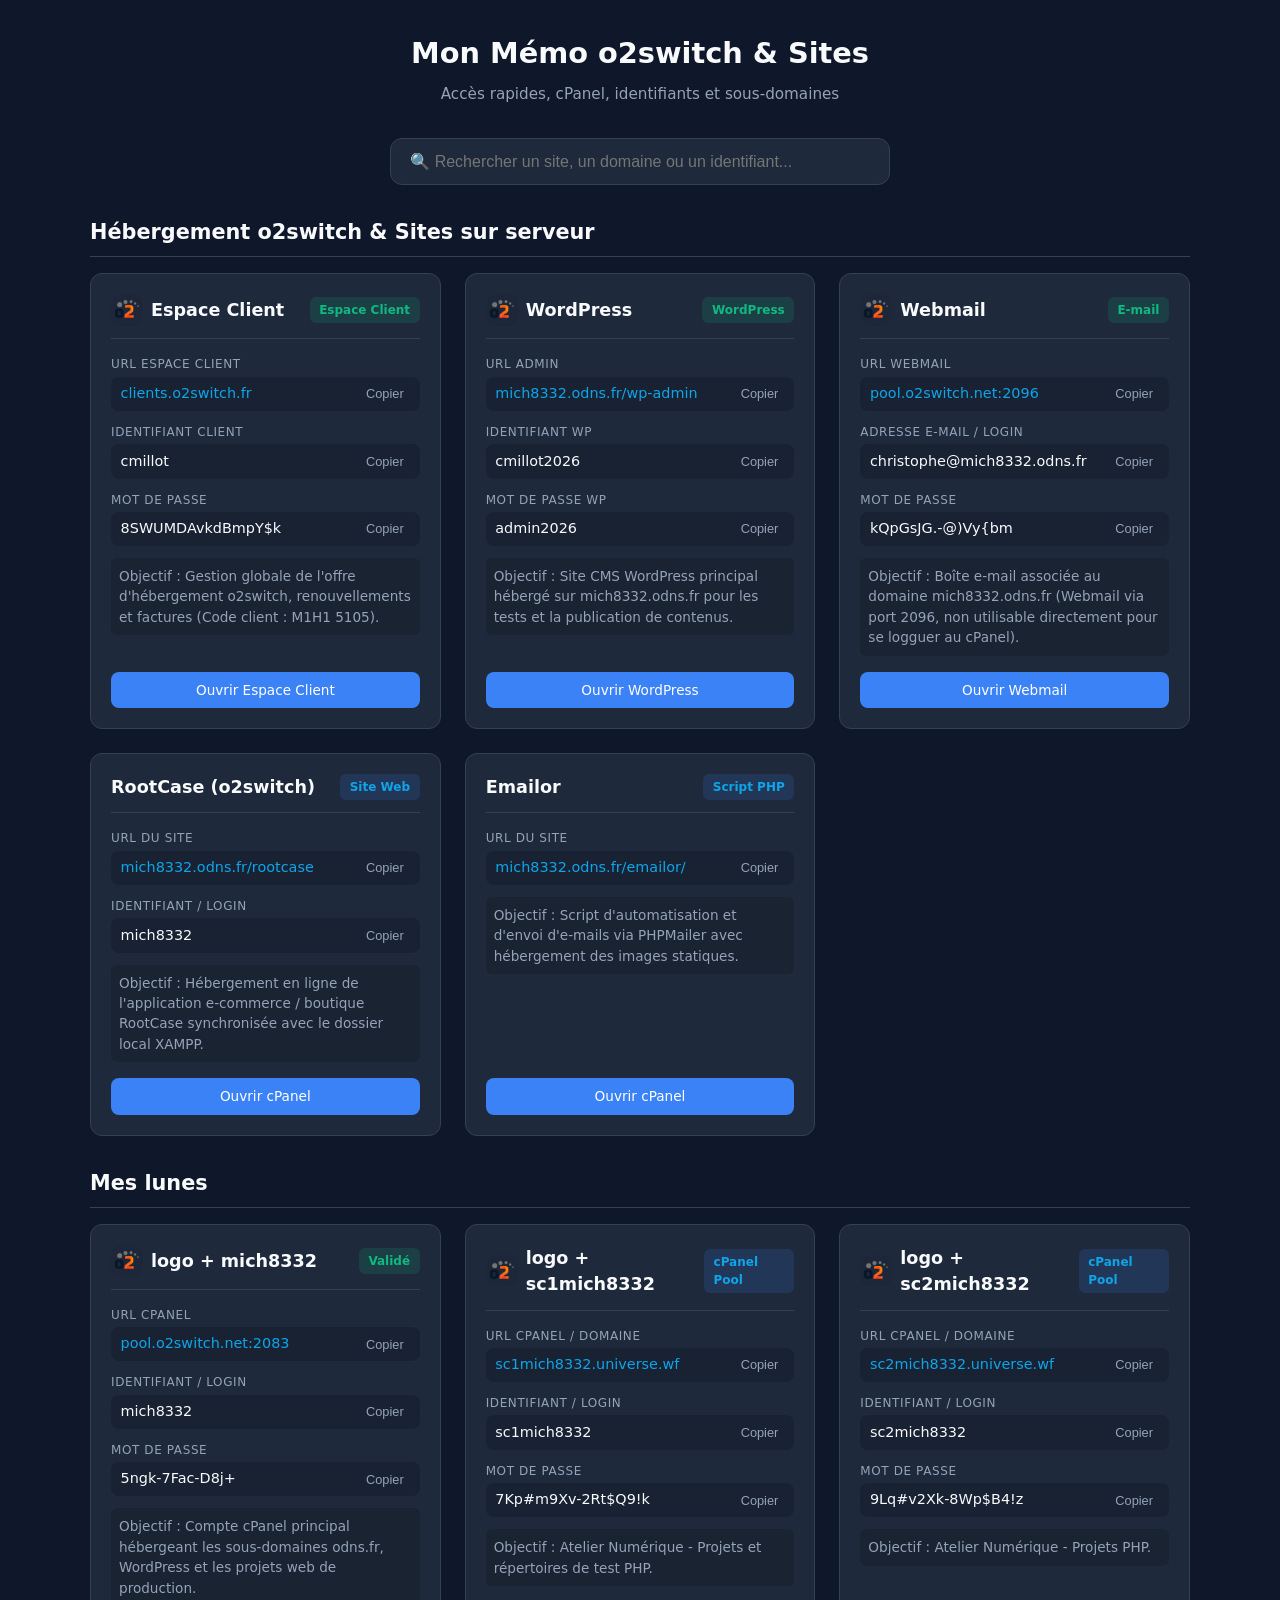
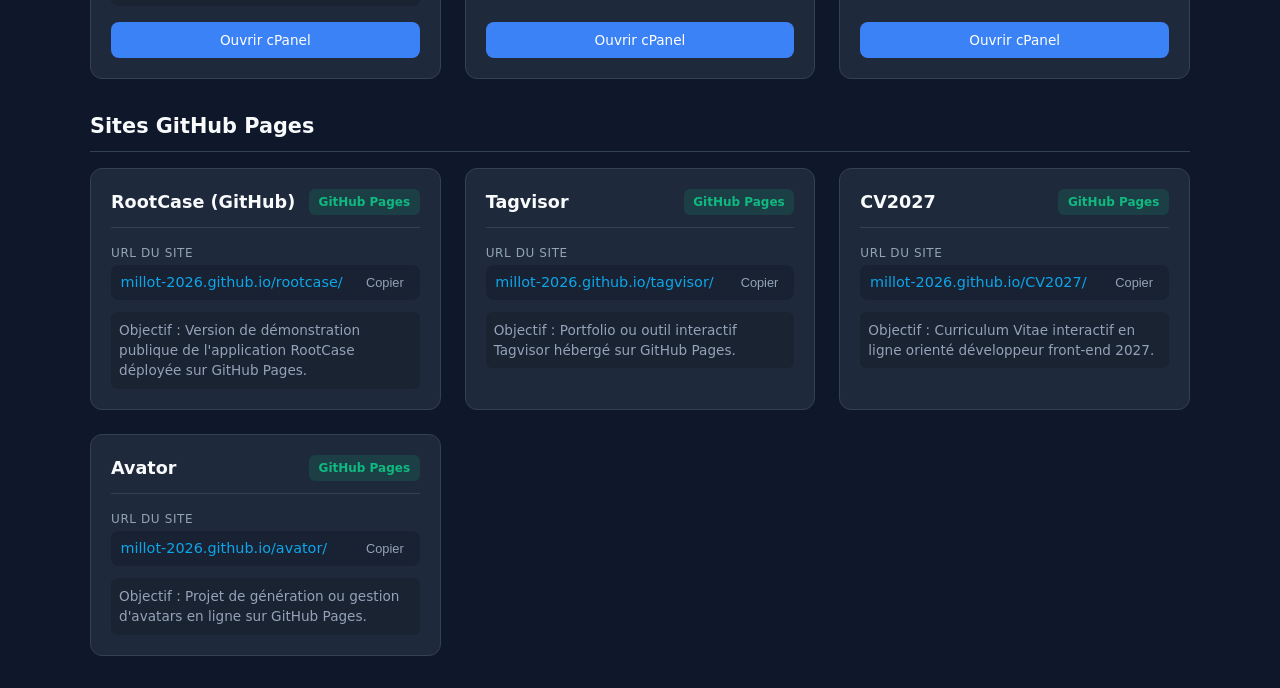
==== connector/index.html @ 22f9a019 "Ajout du projet connector (mémo hébergements)" ====
<!DOCTYPE html>
<html lang="fr">

<head>
    <meta charset="UTF-8">
    <meta name="viewport" content="width=device-width, initial-scale=1.0">
    <title>Mon Mémo Hébergements & Sites</title>
    <style>
        :root {
            --bg-color: #0f172a;
            --card-bg: #1e293b;
            --card-hover: #334155;
            --text-main: #f8fafc;
            --text-muted: #94a3b8;
            --primary: #3b82f6;
            --primary-hover: #2563eb;
            --accent: #0ea5e9;
            --border: #334155;
        }

        * {
            box-sizing: border-box;
            margin: 0;
            padding: 0;
        }

        body {
            font-family: system-ui, -apple-system, sans-serif;
            background-color: var(--bg-color);
            color: var(--text-main);
            padding: 2rem 1rem;
            line-height: 1.5;
        }

        .container {
            max-width: 1100px;
            margin: 0 auto;
        }

        header {
            margin-bottom: 2rem;
            text-align: center;
        }

        header h1 {
            font-size: 1.8rem;
            margin-bottom: 0.5rem;
            color: var(--text-main);
        }

        header p {
            color: var(--text-muted);
            font-size: 0.95rem;
        }

        h2 {
            font-size: 1.3rem;
            color: var(--text-main);
            margin: 2rem 0 1rem 0;
            padding-bottom: 0.5rem;
            border-bottom: 1px solid var(--border);
        }

        .search-bar {
            width: 100%;
            max-width: 500px;
            margin: 0 auto 2rem auto;
            display: block;
            padding: 0.85rem 1.2rem;
            font-size: 1rem;
            background-color: var(--card-bg);
            border: 1px solid var(--border);
            border-radius: 12px;
            color: var(--text-main);
            outline: none;
            transition: border-color 0.2s, box-shadow 0.2s;
        }

        .search-bar:focus {
            border-color: var(--primary);
            box-shadow: 0 0 0 3px rgba(59, 130, 246, 0.25);
        }

        .grid {
            display: grid;
            grid-template-columns: repeat(auto-fill, minmax(320px, 1fr));
            gap: 1.5rem;
        }

        .card {
            background-color: var(--card-bg);
            border: 1px solid var(--border);
            border-radius: 12px;
            padding: 1.25rem;
            display: flex;
            flex-direction: column;
            justify-content: space-between;
            transition: transform 0.2s, border-color 0.2s;
        }

        .card:hover {
            border-color: var(--primary);
            transform: translateY(-2px);
        }

        .card-header {
            display: flex;
            justify-content: space-between;
            align-items: center;
            margin-bottom: 1rem;
            padding-bottom: 0.75rem;
            border-bottom: 1px solid var(--border);
        }

        .card-title {
            font-size: 1.1rem;
            font-weight: 600;
            color: var(--text-main);
            display: flex;
            align-items: center;
            gap: 0.5rem;
        }

        .card-title img {
            width: 32px;
            height: 32px;
            object-fit: contain;
            border-radius: 4px;
        }

        .badge {
            background-color: rgba(59, 130, 246, 0.15);
            color: var(--accent);
            font-size: 0.75rem;
            font-weight: 600;
            padding: 0.25rem 0.6rem;
            border-radius: 6px;
        }

        .badge-green {
            background-color: rgba(16, 185, 129, 0.15);
            color: #10b981;
        }

        .info-group {
            margin-bottom: 0.75rem;
        }

        .info-label {
            font-size: 0.75rem;
            text-transform: uppercase;
            letter-spacing: 0.05em;
            color: var(--text-muted);
            margin-bottom: 0.2rem;
        }

        .info-row {
            display: flex;
            align-items: center;
            justify-content: space-between;
            background-color: rgba(15, 23, 42, 0.4);
            padding: 0.4rem 0.6rem;
            border-radius: 8px;
            font-size: 0.9rem;
        }

        .info-row a {
            color: var(--accent);
            text-decoration: none;
            word-break: break-all;
        }

        .info-row a:hover {
            text-decoration: underline;
        }

        .btn-copy {
            background: transparent;
            border: none;
            color: var(--text-muted);
            cursor: pointer;
            padding: 0.2rem 0.4rem;
            border-radius: 4px;
            font-size: 0.8rem;
            transition: color 0.15s, background-color 0.15s;
        }

        .btn-copy:hover {
            color: var(--text-main);
            background-color: var(--card-hover);
        }

        .actions {
            display: flex;
            gap: 0.5rem;
            margin-top: 1rem;
        }

        .btn-action {
            flex: 1;
            display: inline-flex;
            align-items: center;
            justify-content: center;
            background-color: var(--primary);
            color: #ffffff;
            text-decoration: none;
            font-size: 0.85rem;
            font-weight: 500;
            padding: 0.5rem 0.75rem;
            border-radius: 8px;
            transition: background-color 0.15s;
            text-align: center;
        }

        .btn-action:hover {
            background-color: var(--primary-hover);
        }

        .notes {
            margin-top: 0.5rem;
            font-size: 0.85rem;
            color: var(--text-muted);
            background: rgba(0, 0, 0, 0.15);
            padding: 0.5rem;
            border-radius: 6px;
        }
    </style>
</head>

<body>

    <div class="container">
        <header>
            <h1>Mon Mémo o2switch & Sites</h1>
            <p>Accès rapides, cPanel, identifiants et sous-domaines</p>
        </header>

        <input type="text" id="searchInput" class="search-bar"
            placeholder="🔍 Rechercher un site, un domaine ou un identifiant..." onkeyup="filterCards()">

        <h2>Hébergement o2switch & Sites sur serveur</h2>
        <div class="grid" id="cardsGridO2">

            <!-- CARTE : Espace Client o2switch Principal -->
            <div class="card" data-search="espaces client o2switch cmillot 8SWUMDAvkdBmpY$k">
                <div>
                    <div class="card-header">
                        <span class="card-title"><img src="images/logo_o2switch.webp" alt="Logo o2switch"> Espace
                            Client</span>
                        <span class="badge badge-green">Espace Client</span>
                    </div>

                    <div class="info-group">
                        <div class="info-label">URL Espace Client</div>
                        <div class="info-row">
                            <a href="https://clients.o2switch.fr" target="_blank">clients.o2switch.fr</a>
                            <button class="btn-copy" onclick="copyText('https://clients.o2switch.fr')">Copier</button>
                        </div>
                    </div>

                    <div class="info-group">
                        <div class="info-label">Identifiant Client</div>
                        <div class="info-row">
                            <span>cmillot</span>
                            <button class="btn-copy" onclick="copyText('cmillot')">Copier</button>
                        </div>
                    </div>

                    <div class="info-group">
                        <div class="info-label">Mot de passe</div>
                        <div class="info-row">
                            <span>8SWUMDAvkdBmpY$k</span>
                            <button class="btn-copy" onclick="copyText('8SWUMDAvkdBmpY$k')">Copier</button>
                        </div>
                    </div>

                    <div class="notes">
                        Objectif : Gestion globale de l'offre d'hébergement o2switch, renouvellements et factures (Code
                        client : M1H1 5105).
                    </div>
                </div>

                <div class="actions">
                    <a href="https://clients.o2switch.fr" target="_blank" class="btn-action">Ouvrir Espace Client</a>
                </div>
            </div>

            <!-- CARTE : WordPress (mich8332.odns.fr) -->
            <div class="card" data-search="wordpress cmillot2026 mich8332 odns fr wp admin">
                <div>
                    <div class="card-header">
                        <span class="card-title"><img src="images/logo_o2switch.webp" alt="Logo o2switch">
                            WordPress</span>
                        <span class="badge badge-green">WordPress</span>
                    </div>

                    <div class="info-group">
                        <div class="info-label">URL Admin</div>
                        <div class="info-row">
                            <a href="https://mich8332.odns.fr/wp-admin" target="_blank">mich8332.odns.fr/wp-admin</a>
                            <button class="btn-copy"
                                onclick="copyText('https://mich8332.odns.fr/wp-admin')">Copier</button>
                        </div>
                    </div>

                    <div class="info-group">
                        <div class="info-label">Identifiant WP</div>
                        <div class="info-row">
                            <span>cmillot2026</span>
                            <button class="btn-copy" onclick="copyText('cmillot2026')">Copier</button>
                        </div>
                    </div>

                    <div class="info-group">
                        <div class="info-label">Mot de passe WP</div>
                        <div class="info-row">
                            <span>admin2026</span>
                            <button class="btn-copy" onclick="copyText('admin2026')">Copier</button>
                        </div>
                    </div>

                    <div class="notes">
                        Objectif : Site CMS WordPress principal hébergé sur mich8332.odns.fr pour les tests et la
                        publication de contenus.
                    </div>
                </div>

                <div class="actions">
                    <a href="https://mich8332.odns.fr/wp-admin" target="_blank" class="btn-action">Ouvrir WordPress</a>
                </div>
            </div>

            <!-- CARTE : Webmail / Adresse e-mail (christophe@mich8332.odns.fr) -->
            <div class="card" data-search="christophe mich8332 odns fr webmail courriel email">
                <div>
                    <div class="card-header">
                        <span class="card-title"><img src="images/logo_o2switch.webp" alt="Logo o2switch">
                            Webmail</span>
                        <span class="badge badge-green">E-mail</span>
                    </div>

                    <div class="info-group">
                        <div class="info-label">URL Webmail</div>
                        <div class="info-row">
                            <a href="https://pool.o2switch.net:2096" target="_blank">pool.o2switch.net:2096</a>
                            <button class="btn-copy"
                                onclick="copyText('https://pool.o2switch.net:2096')">Copier</button>
                        </div>
                    </div>

                    <div class="info-group">
                        <div class="info-label">Adresse E-mail / Login</div>
                        <div class="info-row">
                            <span>christophe@mich8332.odns.fr</span>
                            <button class="btn-copy" onclick="copyText('christophe@mich8332.odns.fr')">Copier</button>
                        </div>
                    </div>

                    <div class="info-group">
                        <div class="info-label">Mot de passe</div>
                        <div class="info-row">
                            <span>kQpGsJG.-@)Vy{bm</span>
                            <button class="btn-copy" onclick="copyText('kQpGsJG.-@)Vy{bm')">Copier</button>
                        </div>
                    </div>

                    <div class="notes">
                        Objectif : Boîte e-mail associée au domaine mich8332.odns.fr (Webmail via port 2096, non
                        utilisable directement pour se logguer au cPanel).
                    </div>
                </div>

                <div class="actions">
                    <a href="https://pool.o2switch.net:2096" target="_blank" class="btn-action">Ouvrir Webmail</a>
                </div>
            </div>

            <!-- CARTE : Site RootCase (o2switch) -->
            <div class="card" data-search="rootcase o2switch odns fr mich8332">
                <div>
                    <div class="card-header">
                        <span class="card-title">RootCase (o2switch)</span>
                        <span class="badge">Site Web</span>
                    </div>

                    <div class="info-group">
                        <div class="info-label">URL du site</div>
                        <div class="info-row">
                            <a href="https://mich8332.odns.fr/rootcase" target="_blank">mich8332.odns.fr/rootcase</a>
                            <button class="btn-copy"
                                onclick="copyText('https://mich8332.odns.fr/rootcase')">Copier</button>
                        </div>
                    </div>

                    <div class="info-group">
                        <div class="info-label">Identifiant / Login</div>
                        <div class="info-row">
                            <span>mich8332</span>
                            <button class="btn-copy" onclick="copyText('mich8332')">Copier</button>
                        </div>
                    </div>

                    <div class="notes">
                        Objectif : Hébergement en ligne de l'application e-commerce / boutique RootCase synchronisée
                        avec le dossier local XAMPP.
                    </div>
                </div>

                <div class="actions">
                    <a href="https://pool.o2switch.net:2083" target="_blank" class="btn-action">Ouvrir cPanel</a>
                </div>
            </div>

            <!-- CARTE : Site Emailor (o2switch) -->
            <div class="card" data-search="emailor phpmailer o2switch mich8332">
                <div>
                    <div class="card-header">
                        <span class="card-title">Emailor</span>
                        <span class="badge">Script PHP</span>
                    </div>

                    <div class="info-group">
                        <div class="info-label">URL du site</div>
                        <div class="info-row">
                            <a href="https://mich8332.odns.fr/emailor/" target="_blank">mich8332.odns.fr/emailor/</a>
                            <button class="btn-copy"
                                onclick="copyText('https://mich8332.odns.fr/emailor/')">Copier</button>
                        </div>
                    </div>

                    <div class="notes">
                        Objectif : Script d'automatisation et d'envoi d'e-mails via PHPMailer avec hébergement des
                        images statiques.
                    </div>
                </div>

                <div class="actions">
                    <a href="https://pool.o2switch.net:2083" target="_blank" class="btn-action">Ouvrir cPanel</a>
                </div>
            </div>

        </div>

        <h2>Mes lunes</h2>
        <div class="grid" id="cardsGridLunes">

            <!-- CARTE : Compte mich8332 -->
            <div class="card" data-search="mich8332 pool o2switch net 2083">
                <div>
                    <div class="card-header">
                        <span class="card-title"><img src="images/logo_o2switch.webp" alt="Logo o2switch"> logo +
                            mich8332</span>
                        <span class="badge badge-green">Validé</span>
                    </div>

                    <div class="info-group">
                        <div class="info-label">URL cPanel</div>
                        <div class="info-row">
                            <a href="https://pool.o2switch.net:2083" target="_blank">pool.o2switch.net:2083</a>
                            <button class="btn-copy"
                                onclick="copyText('https://pool.o2switch.net:2083')">Copier</button>
                        </div>
                    </div>

                    <div class="info-group">
                        <div class="info-label">Identifiant / Login</div>
                        <div class="info-row">
                            <span>mich8332</span>
                            <button class="btn-copy" onclick="copyText('mich8332')">Copier</button>
                        </div>
                    </div>

                    <div class="info-group">
                        <div class="info-label">Mot de passe</div>
                        <div class="info-row">
                            <span>5ngk-7Fac-D8j+</span>
                            <button class="btn-copy" onclick="copyText('5ngk-7Fac-D8j+')">Copier</button>
                        </div>
                    </div>

                    <div class="notes">
                        Objectif : Compte cPanel principal hébergeant les sous-domaines odns.fr, WordPress et les
                        projets web de production.
                    </div>
                </div>

                <div class="actions">
                    <a href="https://pool.o2switch.net:2083" target="_blank" class="btn-action">Ouvrir cPanel</a>
                </div>
            </div>

            <!-- CARTE : Compte sc1mich8332 -->
            <div class="card" data-search="sc1mich8332 pool o2switch net 2083">
                <div>
                    <div class="card-header">
                        <span class="card-title"><img src="images/logo_o2switch.webp" alt="Logo o2switch"> logo +
                            sc1mich8332</span>
                        <span class="badge">cPanel Pool</span>
                    </div>

                    <div class="info-group">
                        <div class="info-label">URL cPanel / Domaine</div>
                        <div class="info-row">
                            <a href="https://pool.o2switch.net:2083" target="_blank">sc1mich8332.universe.wf</a>
                            <button class="btn-copy" onclick="copyText('sc1mich8332.universe.wf')">Copier</button>
                        </div>
                    </div>

                    <div class="info-group">
                        <div class="info-label">Identifiant / Login</div>
                        <div class="info-row">
                            <span>sc1mich8332</span>
                            <button class="btn-copy" onclick="copyText('sc1mich8332')">Copier</button>
                        </div>
                    </div>

                    <div class="info-group">
                        <div class="info-label">Mot de passe</div>
                        <div class="info-row">
                            <span>7Kp#m9Xv-2Rt$Q9!k</span>
                            <button class="btn-copy" onclick="copyText('7Kp#m9Xv-2Rt$Q9!k')">Copier</button>
                        </div>
                    </div>

                    <div class="notes">
                        Objectif : Atelier Numérique - Projets et répertoires de test PHP.
                    </div>
                </div>

                <div class="actions">
                    <a href="https://pool.o2switch.net:2083" target="_blank" class="btn-action">Ouvrir cPanel</a>
                </div>
            </div>

            <!-- CARTE : Compte sc2mich8332 -->
            <div class="card" data-search="sc2mich8332 pool o2switch net 2083">
                <div>
                    <div class="card-header">
                        <span class="card-title"><img src="images/logo_o2switch.webp" alt="Logo o2switch"> logo +
                            sc2mich8332</span>
                        <span class="badge">cPanel Pool</span>
                    </div>

                    <div class="info-group">
                        <div class="info-label">URL cPanel / Domaine</div>
                        <div class="info-row">
                            <a href="https://pool.o2switch.net:2083" target="_blank">sc2mich8332.universe.wf</a>
                            <button class="btn-copy" onclick="copyText('sc2mich8332.universe.wf')">Copier</button>
                        </div>
                    </div>

                    <div class="info-group">
                        <div class="info-label">Identifiant / Login</div>
                        <div class="info-row">
                            <span>sc2mich8332</span>
                            <button class="btn-copy" onclick="copyText('sc2mich8332')">Copier</button>
                        </div>
                    </div>

                    <div class="info-group">
                        <div class="info-label">Mot de passe</div>
                        <div class="info-row">
                            <span>9Lq#v2Xk-8Wp$B4!z</span>
                            <button class="btn-copy" onclick="copyText('9Lq#v2Xk-8Wp$B4!z')">Copier</button>
                        </div>
                    </div>

                    <div class="notes">
                        Objectif : Atelier Numérique - Projets PHP.
                    </div>
                </div>

                <div class="actions">
                    <a href="https://pool.o2switch.net:2083" target="_blank" class="btn-action">Ouvrir cPanel</a>
                </div>
            </div>

        </div>

        <h2>Sites GitHub Pages</h2>
        <div class="grid" id="cardsGridGithub">

            <!-- CARTE : GitHub - RootCase -->
            <div class="card" data-search="rootcase github io">
                <div>
                    <div class="card-header">
                        <span class="card-title">RootCase (GitHub)</span>
                        <span class="badge badge-green">GitHub Pages</span>
                    </div>

                    <div class="info-group">
                        <div class="info-label">URL du site</div>
                        <div class="info-row">
                            <a href="https://millot-2026.github.io/rootcase/"
                                target="_blank">millot-2026.github.io/rootcase/</a>
                            <button class="btn-copy"
                                onclick="copyText('https://millot-2026.github.io/rootcase/')">Copier</button>
                        </div>
                    </div>

                    <div class="notes">
                        Objectif : Version de démonstration publique de l'application RootCase déployée sur GitHub
                        Pages.
                    </div>
                </div>
            </div>

            <!-- CARTE : GitHub - Tagvisor -->
            <div class="card" data-search="tagvisor github io">
                <div>
                    <div class="card-header">
                        <span class="card-title">Tagvisor</span>
                        <span class="badge badge-green">GitHub Pages</span>
                    </div>

                    <div class="info-group">
                        <div class="info-label">URL du site</div>
                        <div class="info-row">
                            <a href="https://millot-2026.github.io/tagvisor/"
                                target="_blank">millot-2026.github.io/tagvisor/</a>
                            <button class="btn-copy"
                                onclick="copyText('https://millot-2026.github.io/tagvisor/')">Copier</button>
                        </div>
                    </div>

                    <div class="notes">
                        Objectif : Portfolio ou outil interactif Tagvisor hébergé sur GitHub Pages.
                    </div>
                </div>
            </div>

            <!-- CARTE : GitHub - CV2027 -->
            <div class="card" data-search="cv2027 github io cv">
                <div>
                    <div class="card-header">
                        <span class="card-title">CV2027</span>
                        <span class="badge badge-green">GitHub Pages</span>
                    </div>

                    <div class="info-group">
                        <div class="info-label">URL du site</div>
                        <div class="info-row">
                            <a href="https://millot-2026.github.io/CV2027/"
                                target="_blank">millot-2026.github.io/CV2027/</a>
                            <button class="btn-copy"
                                onclick="copyText('https://millot-2026.github.io/CV2027/')">Copier</button>
                        </div>
                    </div>

                    <div class="notes">
                        Objectif : Curriculum Vitae interactif en ligne orienté développeur front-end 2027.
                    </div>
                </div>
            </div>

            <!-- CARTE : GitHub - Avator -->
            <div class="card" data-search="avator github io">
                <div>
                    <div class="card-header">
                        <span class="card-title">Avator</span>
                        <span class="badge badge-green">GitHub Pages</span>
                    </div>

                    <div class="info-group">
                        <div class="info-label">URL du site</div>
                        <div class="info-row">
                            <a href="https://millot-2026.github.io/avator/"
                                target="_blank">millot-2026.github.io/avator/</a>
                            <button class="btn-copy"
                                onclick="copyText('https://millot-2026.github.io/avator/')">Copier</button>
                        </div>
                    </div>

                    <div class="notes">
                        Objectif : Projet de génération ou gestion d'avatars en ligne sur GitHub Pages.
                    </div>
                </div>
            </div>

        </div>

    </div>

    <script>
        function filterCards() {
            const input = document.getElementById('searchInput').value.toLowerCase();
            const cards = document.querySelectorAll('.card');

            cards.forEach(card => {
                const searchData = card.getAttribute('data-search').toLowerCase();
                const textContent = card.innerText.toLowerCase();
                if (searchData.includes(input) || textContent.includes(input)) {
                    card.style.display = 'flex';
                } else {
                    card.style.display = 'none';
                }
            });
        }

        function copyText(text) {
            navigator.clipboard.writeText(text).then(() => {
                // Feedback discret optionnel
            });
        }
    </script>
</body>

</html>
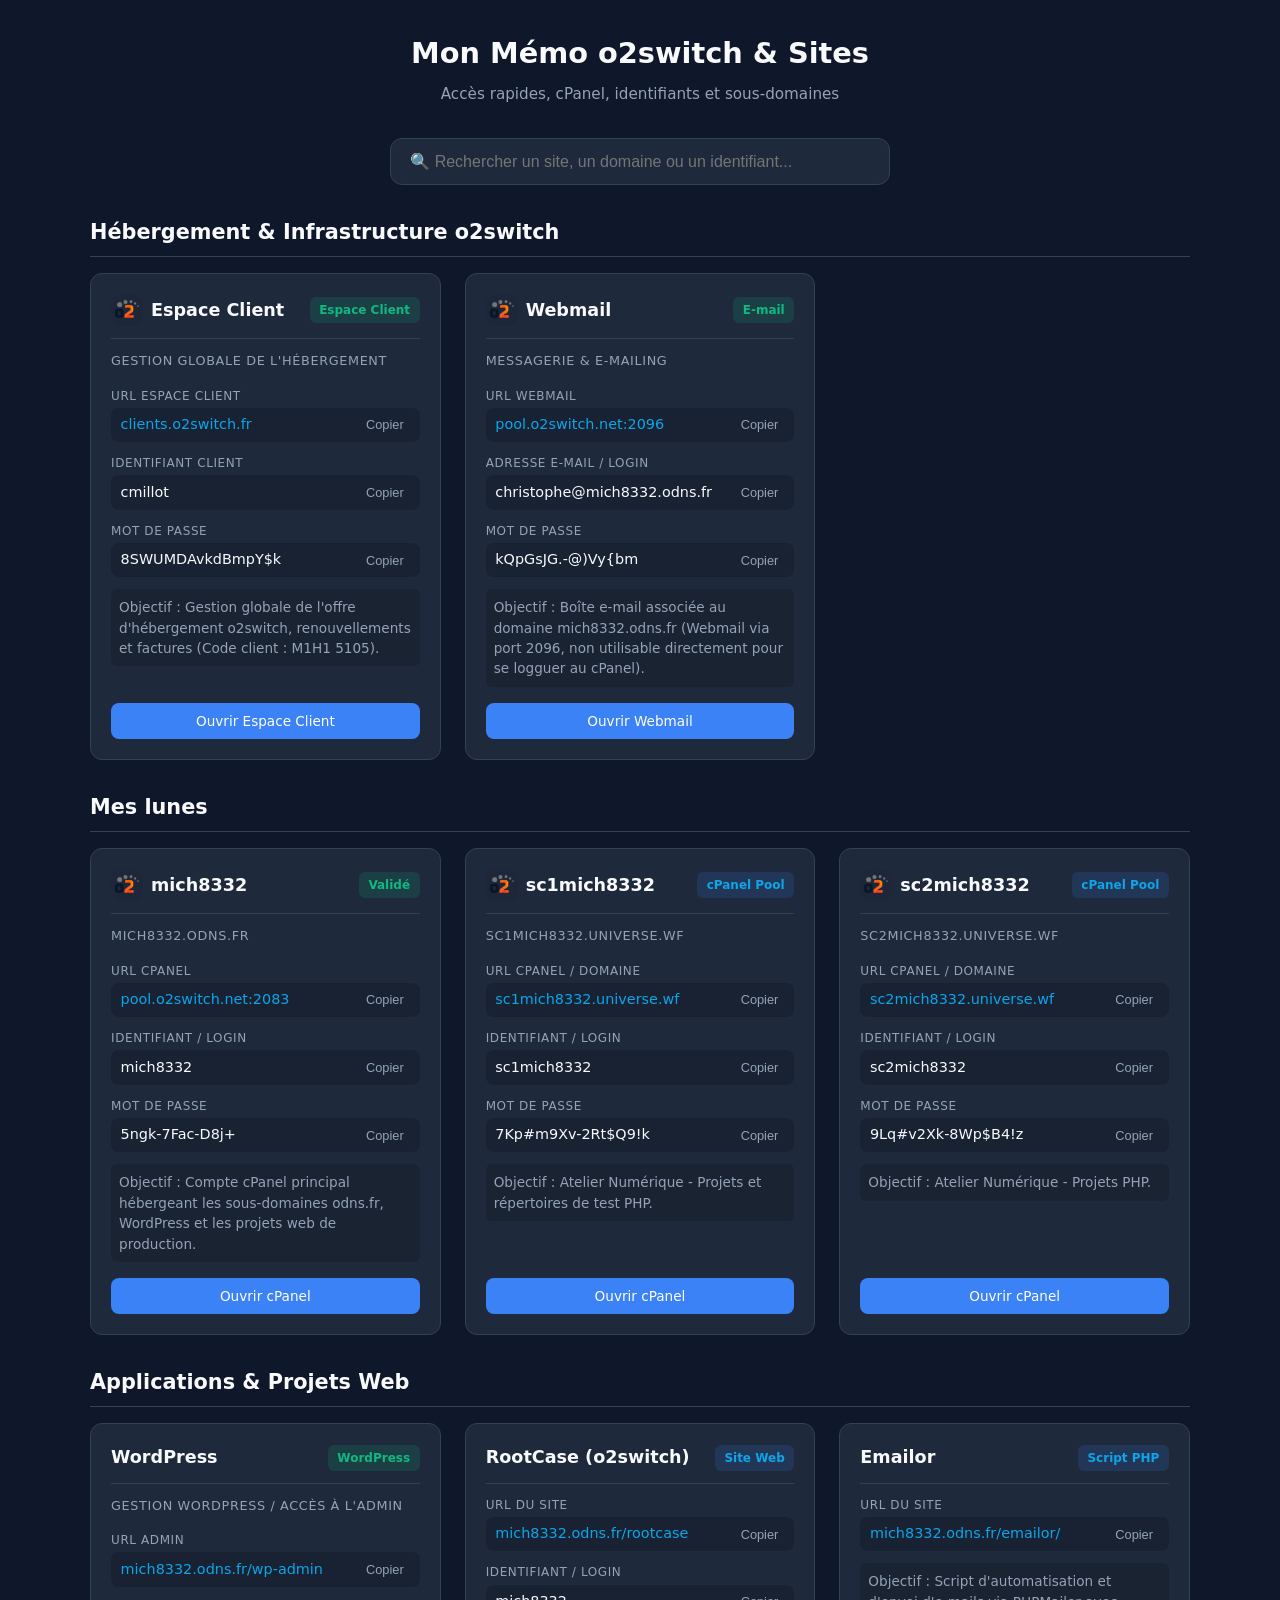
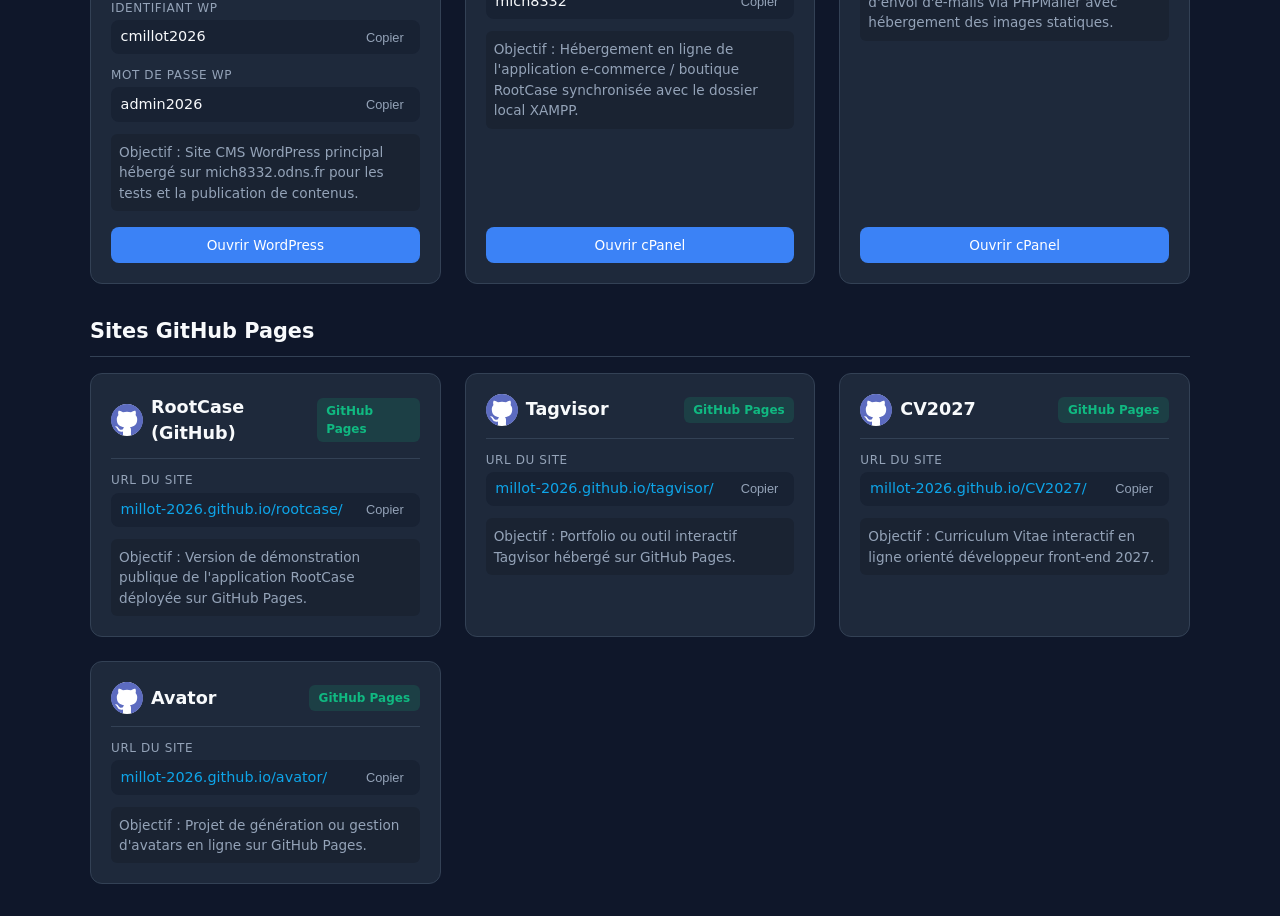
==== commit 1e154260: "Mise en place de la structure des sections et ajout du logo GitHub" ====
--- a/connector/index.html
+++ b/connector/index.html
@@ -107,9 +107,18 @@
             display: flex;
             justify-content: space-between;
             align-items: center;
-            margin-bottom: 1rem;
+            margin-bottom: 0.75rem;
             padding-bottom: 0.75rem;
             border-bottom: 1px solid var(--border);
+        }
+
+        .card-subtitle {
+            font-size: 0.8rem;
+            color: var(--text-muted);
+            margin-bottom: 1rem;
+            text-transform: uppercase;
+            letter-spacing: 0.05em;
+            font-weight: 500;
         }
 
         .card-title {
@@ -238,7 +247,7 @@
         <input type="text" id="searchInput" class="search-bar"
             placeholder="🔍 Rechercher un site, un domaine ou un identifiant..." onkeyup="filterCards()">
 
-        <h2>Hébergement o2switch & Sites sur serveur</h2>
+        <h2>Hébergement & Infrastructure o2switch</h2>
         <div class="grid" id="cardsGridO2">
 
             <!-- CARTE : Espace Client o2switch Principal -->
@@ -249,6 +258,7 @@
                             Client</span>
                         <span class="badge badge-green">Espace Client</span>
                     </div>
+                    <div class="card-subtitle">Gestion globale de l'hébergement</div>
 
                     <div class="info-group">
                         <div class="info-label">URL Espace Client</div>
@@ -282,51 +292,6 @@
 
                 <div class="actions">
                     <a href="https://clients.o2switch.fr" target="_blank" class="btn-action">Ouvrir Espace Client</a>
-                </div>
-            </div>
-
-            <!-- CARTE : WordPress (mich8332.odns.fr) -->
-            <div class="card" data-search="wordpress cmillot2026 mich8332 odns fr wp admin">
-                <div>
-                    <div class="card-header">
-                        <span class="card-title"><img src="images/logo_o2switch.webp" alt="Logo o2switch">
-                            WordPress</span>
-                        <span class="badge badge-green">WordPress</span>
-                    </div>
-
-                    <div class="info-group">
-                        <div class="info-label">URL Admin</div>
-                        <div class="info-row">
-                            <a href="https://mich8332.odns.fr/wp-admin" target="_blank">mich8332.odns.fr/wp-admin</a>
-                            <button class="btn-copy"
-                                onclick="copyText('https://mich8332.odns.fr/wp-admin')">Copier</button>
-                        </div>
-                    </div>
-
-                    <div class="info-group">
-                        <div class="info-label">Identifiant WP</div>
-                        <div class="info-row">
-                            <span>cmillot2026</span>
-                            <button class="btn-copy" onclick="copyText('cmillot2026')">Copier</button>
-                        </div>
-                    </div>
-
-                    <div class="info-group">
-                        <div class="info-label">Mot de passe WP</div>
-                        <div class="info-row">
-                            <span>admin2026</span>
-                            <button class="btn-copy" onclick="copyText('admin2026')">Copier</button>
-                        </div>
-                    </div>
-
-                    <div class="notes">
-                        Objectif : Site CMS WordPress principal hébergé sur mich8332.odns.fr pour les tests et la
-                        publication de contenus.
-                    </div>
-                </div>
-
-                <div class="actions">
-                    <a href="https://mich8332.odns.fr/wp-admin" target="_blank" class="btn-action">Ouvrir WordPress</a>
                 </div>
             </div>
 
@@ -338,6 +303,7 @@
                             Webmail</span>
                         <span class="badge badge-green">E-mail</span>
                     </div>
+                    <div class="card-subtitle">Messagerie & E-mailing</div>
 
                     <div class="info-group">
                         <div class="info-label">URL Webmail</div>
@@ -375,6 +341,195 @@
                 </div>
             </div>
 
+        </div>
+
+        <h2>Mes lunes</h2>
+        <div class="grid" id="cardsGridLunes">
+
+            <!-- CARTE : Compte mich8332 -->
+            <div class="card" data-search="mich8332 pool o2switch net 2083">
+                <div>
+                    <div class="card-header">
+                        <span class="card-title"><img src="images/logo_o2switch.webp" alt="Logo o2switch">
+                            mich8332</span>
+                        <span class="badge badge-green">Validé</span>
+                    </div>
+                    <div class="card-subtitle">mich8332.odns.fr</div>
+
+                    <div class="info-group">
+                        <div class="info-label">URL cPanel</div>
+                        <div class="info-row">
+                            <a href="https://pool.o2switch.net:2083" target="_blank">pool.o2switch.net:2083</a>
+                            <button class="btn-copy"
+                                onclick="copyText('https://pool.o2switch.net:2083')">Copier</button>
+                        </div>
+                    </div>
+
+                    <div class="info-group">
+                        <div class="info-label">Identifiant / Login</div>
+                        <div class="info-row">
+                            <span>mich8332</span>
+                            <button class="btn-copy" onclick="copyText('mich8332')">Copier</button>
+                        </div>
+                    </div>
+
+                    <div class="info-group">
+                        <div class="info-label">Mot de passe</div>
+                        <div class="info-row">
+                            <span>5ngk-7Fac-D8j+</span>
+                            <button class="btn-copy" onclick="copyText('5ngk-7Fac-D8j+')">Copier</button>
+                        </div>
+                    </div>
+
+                    <div class="notes">
+                        Objectif : Compte cPanel principal hébergeant les sous-domaines odns.fr, WordPress et les
+                        projets web de production.
+                    </div>
+                </div>
+
+                <div class="actions">
+                    <a href="https://pool.o2switch.net:2083" target="_blank" class="btn-action">Ouvrir cPanel</a>
+                </div>
+            </div>
+
+            <!-- CARTE : Compte sc1mich8332 -->
+            <div class="card" data-search="sc1mich8332 pool o2switch net 2083">
+                <div>
+                    <div class="card-header">
+                        <span class="card-title"><img src="images/logo_o2switch.webp" alt="Logo o2switch">
+                            sc1mich8332</span>
+                        <span class="badge">cPanel Pool</span>
+                    </div>
+                    <div class="card-subtitle">sc1mich8332.universe.wf</div>
+
+                    <div class="info-group">
+                        <div class="info-label">URL cPanel / Domaine</div>
+                        <div class="info-row">
+                            <a href="https://pool.o2switch.net:2083" target="_blank">sc1mich8332.universe.wf</a>
+                            <button class="btn-copy" onclick="copyText('sc1mich8332.universe.wf')">Copier</button>
+                        </div>
+                    </div>
+
+                    <div class="info-group">
+                        <div class="info-label">Identifiant / Login</div>
+                        <div class="info-row">
+                            <span>sc1mich8332</span>
+                            <button class="btn-copy" onclick="copyText('sc1mich8332')">Copier</button>
+                        </div>
+                    </div>
+
+                    <div class="info-group">
+                        <div class="info-label">Mot de passe</div>
+                        <div class="info-row">
+                            <span>7Kp#m9Xv-2Rt$Q9!k</span>
+                            <button class="btn-copy" onclick="copyText('7Kp#m9Xv-2Rt$Q9!k')">Copier</button>
+                        </div>
+                    </div>
+
+                    <div class="notes">
+                        Objectif : Atelier Numérique - Projets et répertoires de test PHP.
+                    </div>
+                </div>
+
+                <div class="actions">
+                    <a href="https://pool.o2switch.net:2083" target="_blank" class="btn-action">Ouvrir cPanel</a>
+                </div>
+            </div>
+
+            <!-- CARTE : Compte sc2mich8332 -->
+            <div class="card" data-search="sc2mich8332 pool o2switch net 2083">
+                <div>
+                    <div class="card-header">
+                        <span class="card-title"><img src="images/logo_o2switch.webp" alt="Logo o2switch">
+                            sc2mich8332</span>
+                        <span class="badge">cPanel Pool</span>
+                    </div>
+                    <div class="card-subtitle">sc2mich8332.universe.wf</div>
+
+                    <div class="info-group">
+                        <div class="info-label">URL cPanel / Domaine</div>
+                        <div class="info-row">
+                            <a href="https://pool.o2switch.net:2083" target="_blank">sc2mich8332.universe.wf</a>
+                            <button class="btn-copy" onclick="copyText('sc2mich8332.universe.wf')">Copier</button>
+                        </div>
+                    </div>
+
+                    <div class="info-group">
+                        <div class="info-label">Identifiant / Login</div>
+                        <div class="info-row">
+                            <span>sc2mich8332</span>
+                            <button class="btn-copy" onclick="copyText('sc2mich8332')">Copier</button>
+                        </div>
+                    </div>
+
+                    <div class="info-group">
+                        <div class="info-label">Mot de passe</div>
+                        <div class="info-row">
+                            <span>9Lq#v2Xk-8Wp$B4!z</span>
+                            <button class="btn-copy" onclick="copyText('9Lq#v2Xk-8Wp$B4!z')">Copier</button>
+                        </div>
+                    </div>
+
+                    <div class="notes">
+                        Objectif : Atelier Numérique - Projets PHP.
+                    </div>
+                </div>
+
+                <div class="actions">
+                    <a href="https://pool.o2switch.net:2083" target="_blank" class="btn-action">Ouvrir cPanel</a>
+                </div>
+            </div>
+
+        </div>
+
+        <h2>Applications & Projets Web</h2>
+        <div class="grid" id="cardsGridApps">
+
+            <!-- CARTE : WordPress (mich8332.odns.fr) -->
+            <div class="card" data-search="wordpress cmillot2026 mich8332 odns fr wp admin">
+                <div>
+                    <div class="card-header">
+                        <span class="card-title">WordPress</span>
+                        <span class="badge badge-green">WordPress</span>
+                    </div>
+                    <div class="card-subtitle">Gestion WordPress / Accès à l'admin</div>
+
+                    <div class="info-group">
+                        <div class="info-label">URL Admin</div>
+                        <div class="info-row">
+                            <a href="https://mich8332.odns.fr/wp-admin" target="_blank">mich8332.odns.fr/wp-admin</a>
+                            <button class="btn-copy"
+                                onclick="copyText('https://mich8332.odns.fr/wp-admin')">Copier</button>
+                        </div>
+                    </div>
+
+                    <div class="info-group">
+                        <div class="info-label">Identifiant WP</div>
+                        <div class="info-row">
+                            <span>cmillot2026</span>
+                            <button class="btn-copy" onclick="copyText('cmillot2026')">Copier</button>
+                        </div>
+                    </div>
+
+                    <div class="info-group">
+                        <div class="info-label">Mot de passe WP</div>
+                        <div class="info-row">
+                            <span>admin2026</span>
+                            <button class="btn-copy" onclick="copyText('admin2026')">Copier</button>
+                        </div>
+                    </div>
+
+                    <div class="notes">
+                        Objectif : Site CMS WordPress principal hébergé sur mich8332.odns.fr pour les tests et la
+                        publication de contenus.
+                    </div>
+                </div>
+
+                <div class="actions">
+                    <a href="https://mich8332.odns.fr/wp-admin" target="_blank" class="btn-action">Ouvrir WordPress</a>
+                </div>
+            </div>
+
             <!-- CARTE : Site RootCase (o2switch) -->
             <div class="card" data-search="rootcase o2switch odns fr mich8332">
                 <div>
@@ -441,142 +596,6 @@
 
         </div>
 
-        <h2>Mes lunes</h2>
-        <div class="grid" id="cardsGridLunes">
-
-            <!-- CARTE : Compte mich8332 -->
-            <div class="card" data-search="mich8332 pool o2switch net 2083">
-                <div>
-                    <div class="card-header">
-                        <span class="card-title"><img src="images/logo_o2switch.webp" alt="Logo o2switch"> logo +
-                            mich8332</span>
-                        <span class="badge badge-green">Validé</span>
-                    </div>
-
-                    <div class="info-group">
-                        <div class="info-label">URL cPanel</div>
-                        <div class="info-row">
-                            <a href="https://pool.o2switch.net:2083" target="_blank">pool.o2switch.net:2083</a>
-                            <button class="btn-copy"
-                                onclick="copyText('https://pool.o2switch.net:2083')">Copier</button>
-                        </div>
-                    </div>
-
-                    <div class="info-group">
-                        <div class="info-label">Identifiant / Login</div>
-                        <div class="info-row">
-                            <span>mich8332</span>
-                            <button class="btn-copy" onclick="copyText('mich8332')">Copier</button>
-                        </div>
-                    </div>
-
-                    <div class="info-group">
-                        <div class="info-label">Mot de passe</div>
-                        <div class="info-row">
-                            <span>5ngk-7Fac-D8j+</span>
-                            <button class="btn-copy" onclick="copyText('5ngk-7Fac-D8j+')">Copier</button>
-                        </div>
-                    </div>
-
-                    <div class="notes">
-                        Objectif : Compte cPanel principal hébergeant les sous-domaines odns.fr, WordPress et les
-                        projets web de production.
-                    </div>
-                </div>
-
-                <div class="actions">
-                    <a href="https://pool.o2switch.net:2083" target="_blank" class="btn-action">Ouvrir cPanel</a>
-                </div>
-            </div>
-
-            <!-- CARTE : Compte sc1mich8332 -->
-            <div class="card" data-search="sc1mich8332 pool o2switch net 2083">
-                <div>
-                    <div class="card-header">
-                        <span class="card-title"><img src="images/logo_o2switch.webp" alt="Logo o2switch"> logo +
-                            sc1mich8332</span>
-                        <span class="badge">cPanel Pool</span>
-                    </div>
-
-                    <div class="info-group">
-                        <div class="info-label">URL cPanel / Domaine</div>
-                        <div class="info-row">
-                            <a href="https://pool.o2switch.net:2083" target="_blank">sc1mich8332.universe.wf</a>
-                            <button class="btn-copy" onclick="copyText('sc1mich8332.universe.wf')">Copier</button>
-                        </div>
-                    </div>
-
-                    <div class="info-group">
-                        <div class="info-label">Identifiant / Login</div>
-                        <div class="info-row">
-                            <span>sc1mich8332</span>
-                            <button class="btn-copy" onclick="copyText('sc1mich8332')">Copier</button>
-                        </div>
-                    </div>
-
-                    <div class="info-group">
-                        <div class="info-label">Mot de passe</div>
-                        <div class="info-row">
-                            <span>7Kp#m9Xv-2Rt$Q9!k</span>
-                            <button class="btn-copy" onclick="copyText('7Kp#m9Xv-2Rt$Q9!k')">Copier</button>
-                        </div>
-                    </div>
-
-                    <div class="notes">
-                        Objectif : Atelier Numérique - Projets et répertoires de test PHP.
-                    </div>
-                </div>
-
-                <div class="actions">
-                    <a href="https://pool.o2switch.net:2083" target="_blank" class="btn-action">Ouvrir cPanel</a>
-                </div>
-            </div>
-
-            <!-- CARTE : Compte sc2mich8332 -->
-            <div class="card" data-search="sc2mich8332 pool o2switch net 2083">
-                <div>
-                    <div class="card-header">
-                        <span class="card-title"><img src="images/logo_o2switch.webp" alt="Logo o2switch"> logo +
-                            sc2mich8332</span>
-                        <span class="badge">cPanel Pool</span>
-                    </div>
-
-                    <div class="info-group">
-                        <div class="info-label">URL cPanel / Domaine</div>
-                        <div class="info-row">
-                            <a href="https://pool.o2switch.net:2083" target="_blank">sc2mich8332.universe.wf</a>
-                            <button class="btn-copy" onclick="copyText('sc2mich8332.universe.wf')">Copier</button>
-                        </div>
-                    </div>
-
-                    <div class="info-group">
-                        <div class="info-label">Identifiant / Login</div>
-                        <div class="info-row">
-                            <span>sc2mich8332</span>
-                            <button class="btn-copy" onclick="copyText('sc2mich8332')">Copier</button>
-                        </div>
-                    </div>
-
-                    <div class="info-group">
-                        <div class="info-label">Mot de passe</div>
-                        <div class="info-row">
-                            <span>9Lq#v2Xk-8Wp$B4!z</span>
-                            <button class="btn-copy" onclick="copyText('9Lq#v2Xk-8Wp$B4!z')">Copier</button>
-                        </div>
-                    </div>
-
-                    <div class="notes">
-                        Objectif : Atelier Numérique - Projets PHP.
-                    </div>
-                </div>
-
-                <div class="actions">
-                    <a href="https://pool.o2switch.net:2083" target="_blank" class="btn-action">Ouvrir cPanel</a>
-                </div>
-            </div>
-
-        </div>
-
         <h2>Sites GitHub Pages</h2>
         <div class="grid" id="cardsGridGithub">
 
@@ -584,7 +603,8 @@
             <div class="card" data-search="rootcase github io">
                 <div>
                     <div class="card-header">
-                        <span class="card-title">RootCase (GitHub)</span>
+                        <span class="card-title"><img src="images/github-icon-2.svg" alt="Logo GitHub"> RootCase
+                            (GitHub)</span>
                         <span class="badge badge-green">GitHub Pages</span>
                     </div>
 
@@ -609,7 +629,7 @@
             <div class="card" data-search="tagvisor github io">
                 <div>
                     <div class="card-header">
-                        <span class="card-title">Tagvisor</span>
+                        <span class="card-title"><img src="images/github-icon-2.svg" alt="Logo GitHub"> Tagvisor</span>
                         <span class="badge badge-green">GitHub Pages</span>
                     </div>
 
@@ -633,7 +653,7 @@
             <div class="card" data-search="cv2027 github io cv">
                 <div>
                     <div class="card-header">
-                        <span class="card-title">CV2027</span>
+                        <span class="card-title"><img src="images/github-icon-2.svg" alt="Logo GitHub"> CV2027</span>
                         <span class="badge badge-green">GitHub Pages</span>
                     </div>
 
@@ -657,7 +677,7 @@
             <div class="card" data-search="avator github io">
                 <div>
                     <div class="card-header">
-                        <span class="card-title">Avator</span>
+                        <span class="card-title"><img src="images/github-icon-2.svg" alt="Logo GitHub"> Avator</span>
                         <span class="badge badge-green">GitHub Pages</span>
                     </div>
 
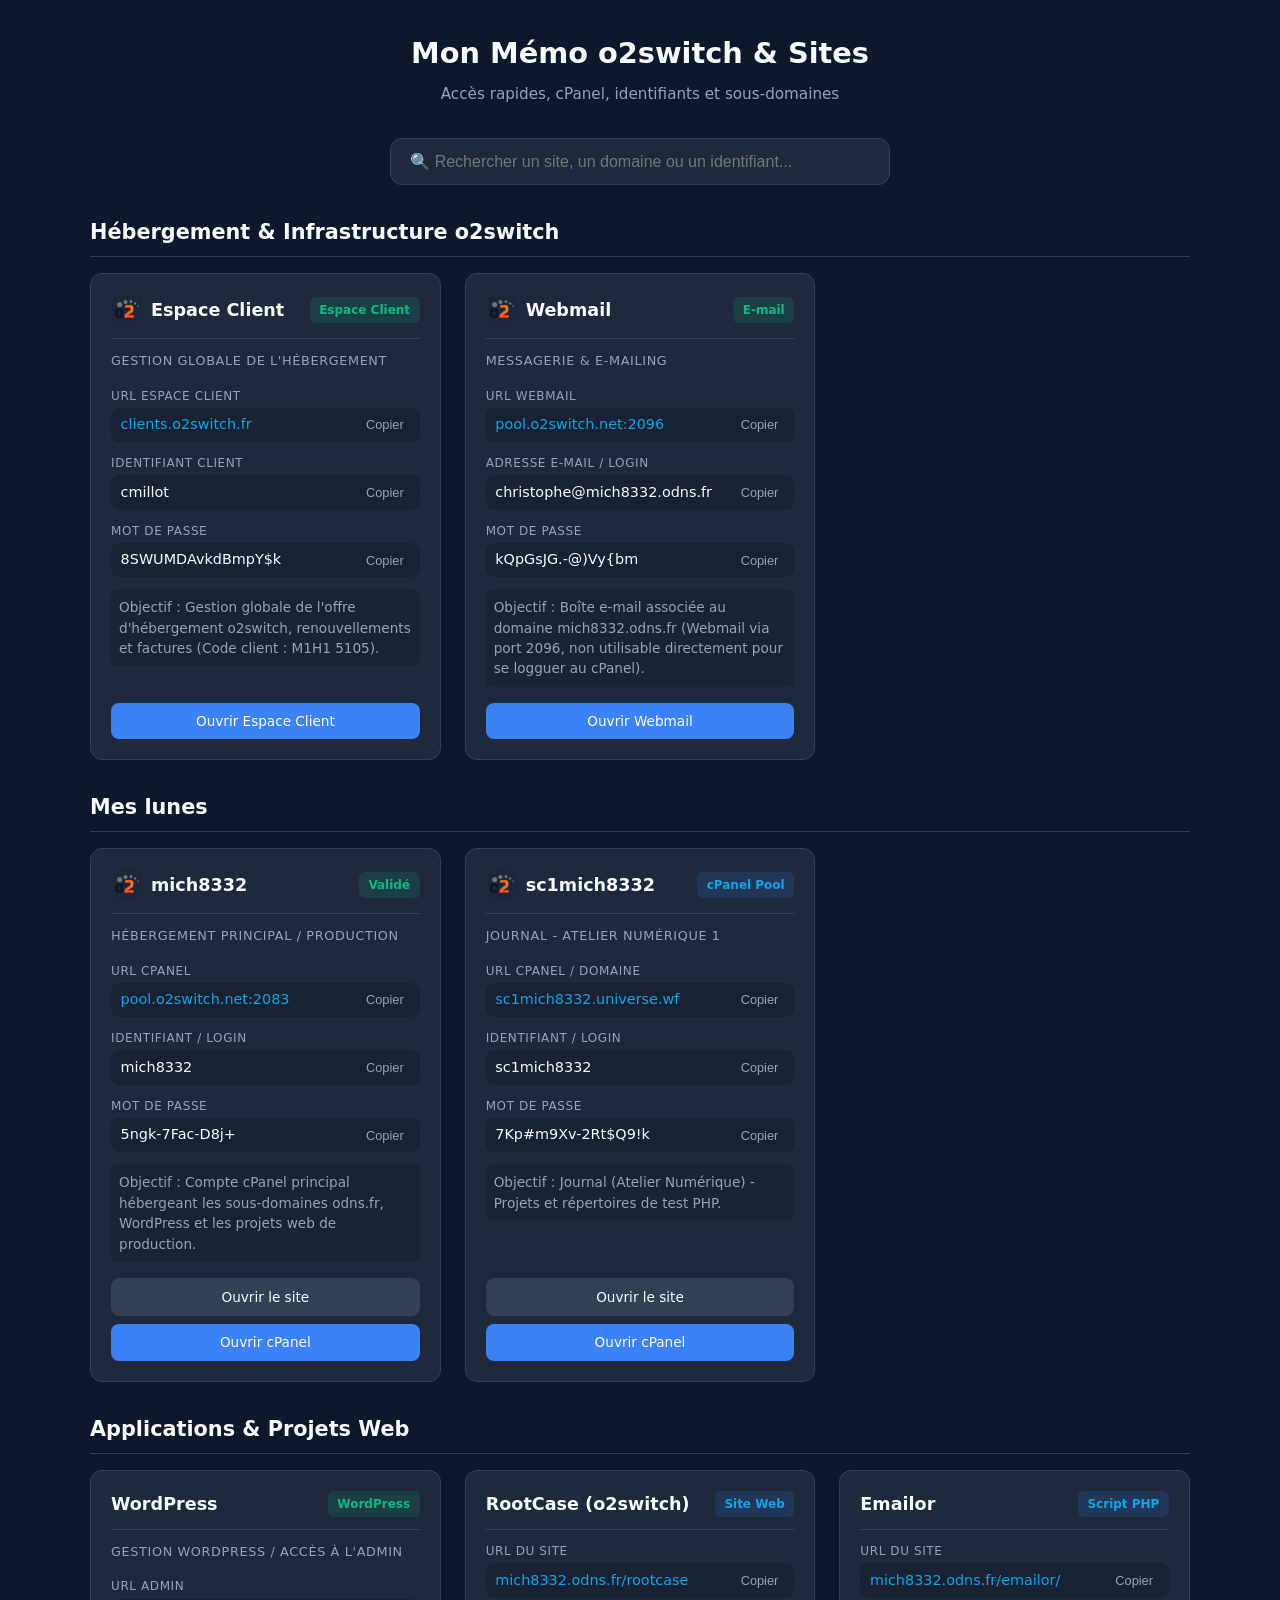
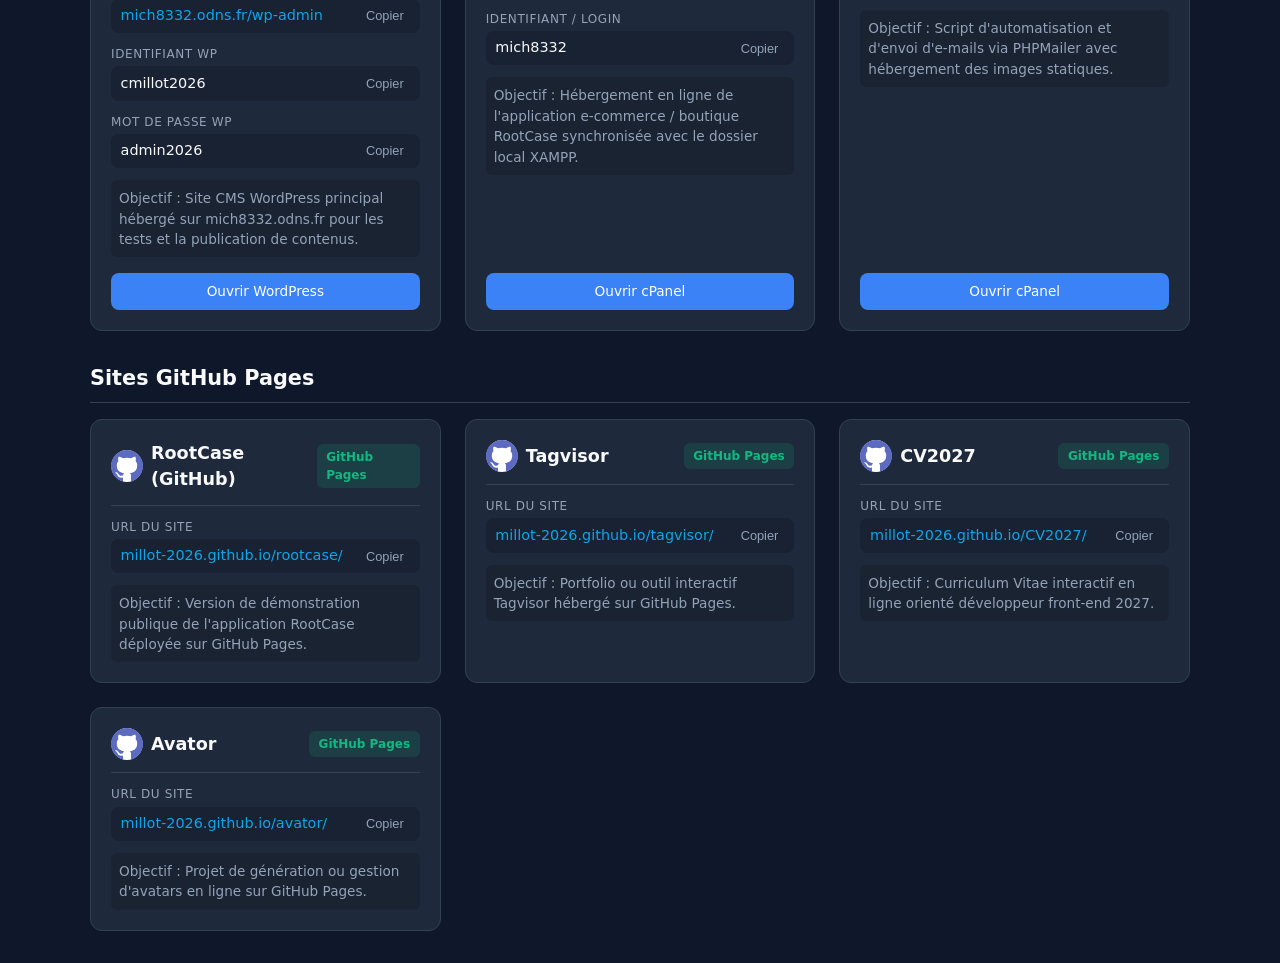
==== commit addcca54: "Suppression de la carte sc2 et mise a jour des acces pour le journal sc1" ====
--- a/connector/index.html
+++ b/connector/index.html
@@ -201,12 +201,12 @@
 
         .actions {
             display: flex;
+            flex-direction: column;
             gap: 0.5rem;
             margin-top: 1rem;
         }
 
         .btn-action {
-            flex: 1;
             display: inline-flex;
             align-items: center;
             justify-content: center;
@@ -219,10 +219,21 @@
             border-radius: 8px;
             transition: background-color 0.15s;
             text-align: center;
+            width: 100%;
         }
 
         .btn-action:hover {
             background-color: var(--primary-hover);
+        }
+
+        .btn-secondary {
+            background-color: var(--card-hover);
+            color: var(--text-main);
+            border: 1px solid var(--border);
+        }
+
+        .btn-secondary:hover {
+            background-color: var(--border);
         }
 
         .notes {
@@ -354,7 +365,7 @@
                             mich8332</span>
                         <span class="badge badge-green">Validé</span>
                     </div>
-                    <div class="card-subtitle">mich8332.odns.fr</div>
+                    <div class="card-subtitle">Hébergement Principal / Production</div>
 
                     <div class="info-group">
                         <div class="info-label">URL cPanel</div>
@@ -388,6 +399,8 @@
                 </div>
 
                 <div class="actions">
+                    <a href="https://mich8332.odns.fr" target="_blank" class="btn-action btn-secondary">Ouvrir le
+                        site</a>
                     <a href="https://pool.o2switch.net:2083" target="_blank" class="btn-action">Ouvrir cPanel</a>
                 </div>
             </div>
@@ -400,7 +413,7 @@
                             sc1mich8332</span>
                         <span class="badge">cPanel Pool</span>
                     </div>
-                    <div class="card-subtitle">sc1mich8332.universe.wf</div>
+                    <div class="card-subtitle">Journal - Atelier Numérique 1</div>
 
                     <div class="info-group">
                         <div class="info-label">URL cPanel / Domaine</div>
@@ -427,55 +440,13 @@
                     </div>
 
                     <div class="notes">
-                        Objectif : Atelier Numérique - Projets et répertoires de test PHP.
+                        Objectif : Journal (Atelier Numérique) - Projets et répertoires de test PHP.
                     </div>
                 </div>
 
                 <div class="actions">
-                    <a href="https://pool.o2switch.net:2083" target="_blank" class="btn-action">Ouvrir cPanel</a>
-                </div>
-            </div>
-
-            <!-- CARTE : Compte sc2mich8332 -->
-            <div class="card" data-search="sc2mich8332 pool o2switch net 2083">
-                <div>
-                    <div class="card-header">
-                        <span class="card-title"><img src="images/logo_o2switch.webp" alt="Logo o2switch">
-                            sc2mich8332</span>
-                        <span class="badge">cPanel Pool</span>
-                    </div>
-                    <div class="card-subtitle">sc2mich8332.universe.wf</div>
-
-                    <div class="info-group">
-                        <div class="info-label">URL cPanel / Domaine</div>
-                        <div class="info-row">
-                            <a href="https://pool.o2switch.net:2083" target="_blank">sc2mich8332.universe.wf</a>
-                            <button class="btn-copy" onclick="copyText('sc2mich8332.universe.wf')">Copier</button>
-                        </div>
-                    </div>
-
-                    <div class="info-group">
-                        <div class="info-label">Identifiant / Login</div>
-                        <div class="info-row">
-                            <span>sc2mich8332</span>
-                            <button class="btn-copy" onclick="copyText('sc2mich8332')">Copier</button>
-                        </div>
-                    </div>
-
-                    <div class="info-group">
-                        <div class="info-label">Mot de passe</div>
-                        <div class="info-row">
-                            <span>9Lq#v2Xk-8Wp$B4!z</span>
-                            <button class="btn-copy" onclick="copyText('9Lq#v2Xk-8Wp$B4!z')">Copier</button>
-                        </div>
-                    </div>
-
-                    <div class="notes">
-                        Objectif : Atelier Numérique - Projets PHP.
-                    </div>
-                </div>
-
-                <div class="actions">
+                    <a href="https://sc1mich8332.universe.wf" target="_blank" class="btn-action btn-secondary">Ouvrir le
+                        site</a>
                     <a href="https://pool.o2switch.net:2083" target="_blank" class="btn-action">Ouvrir cPanel</a>
                 </div>
             </div>
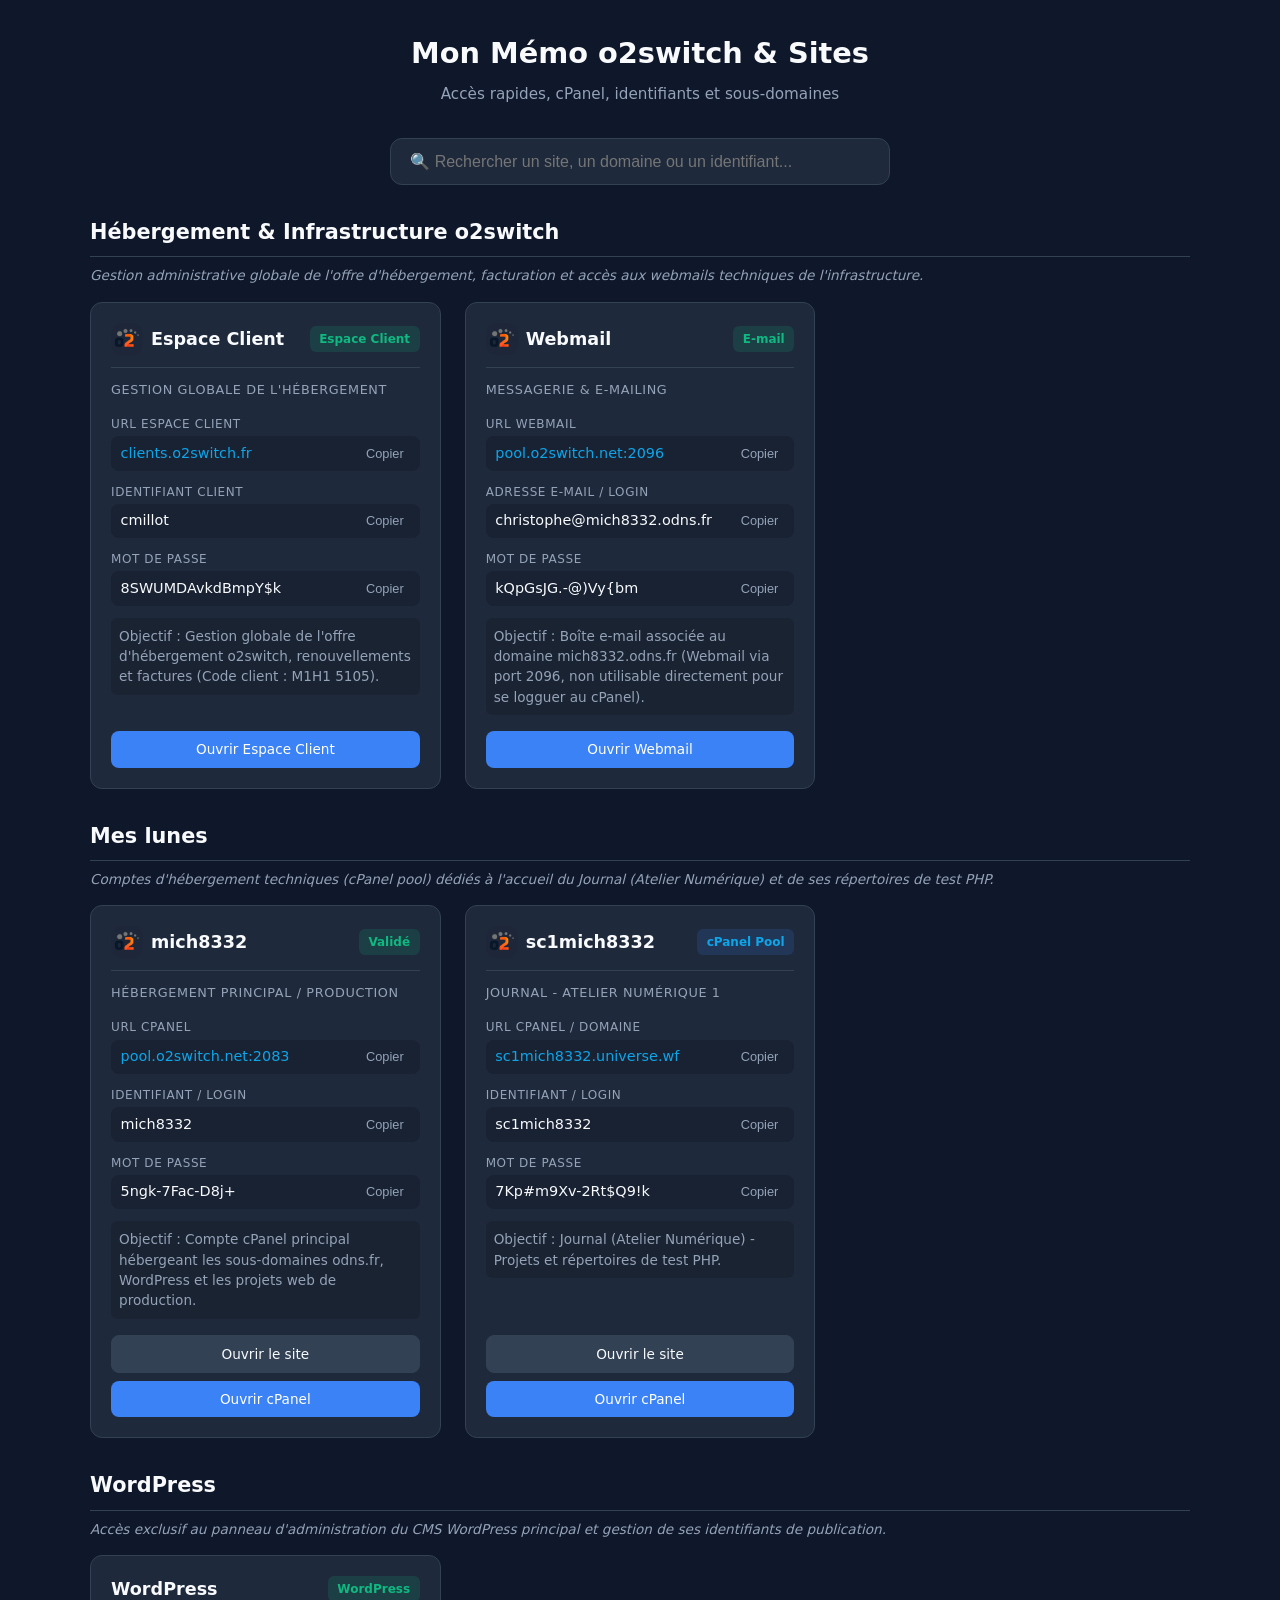
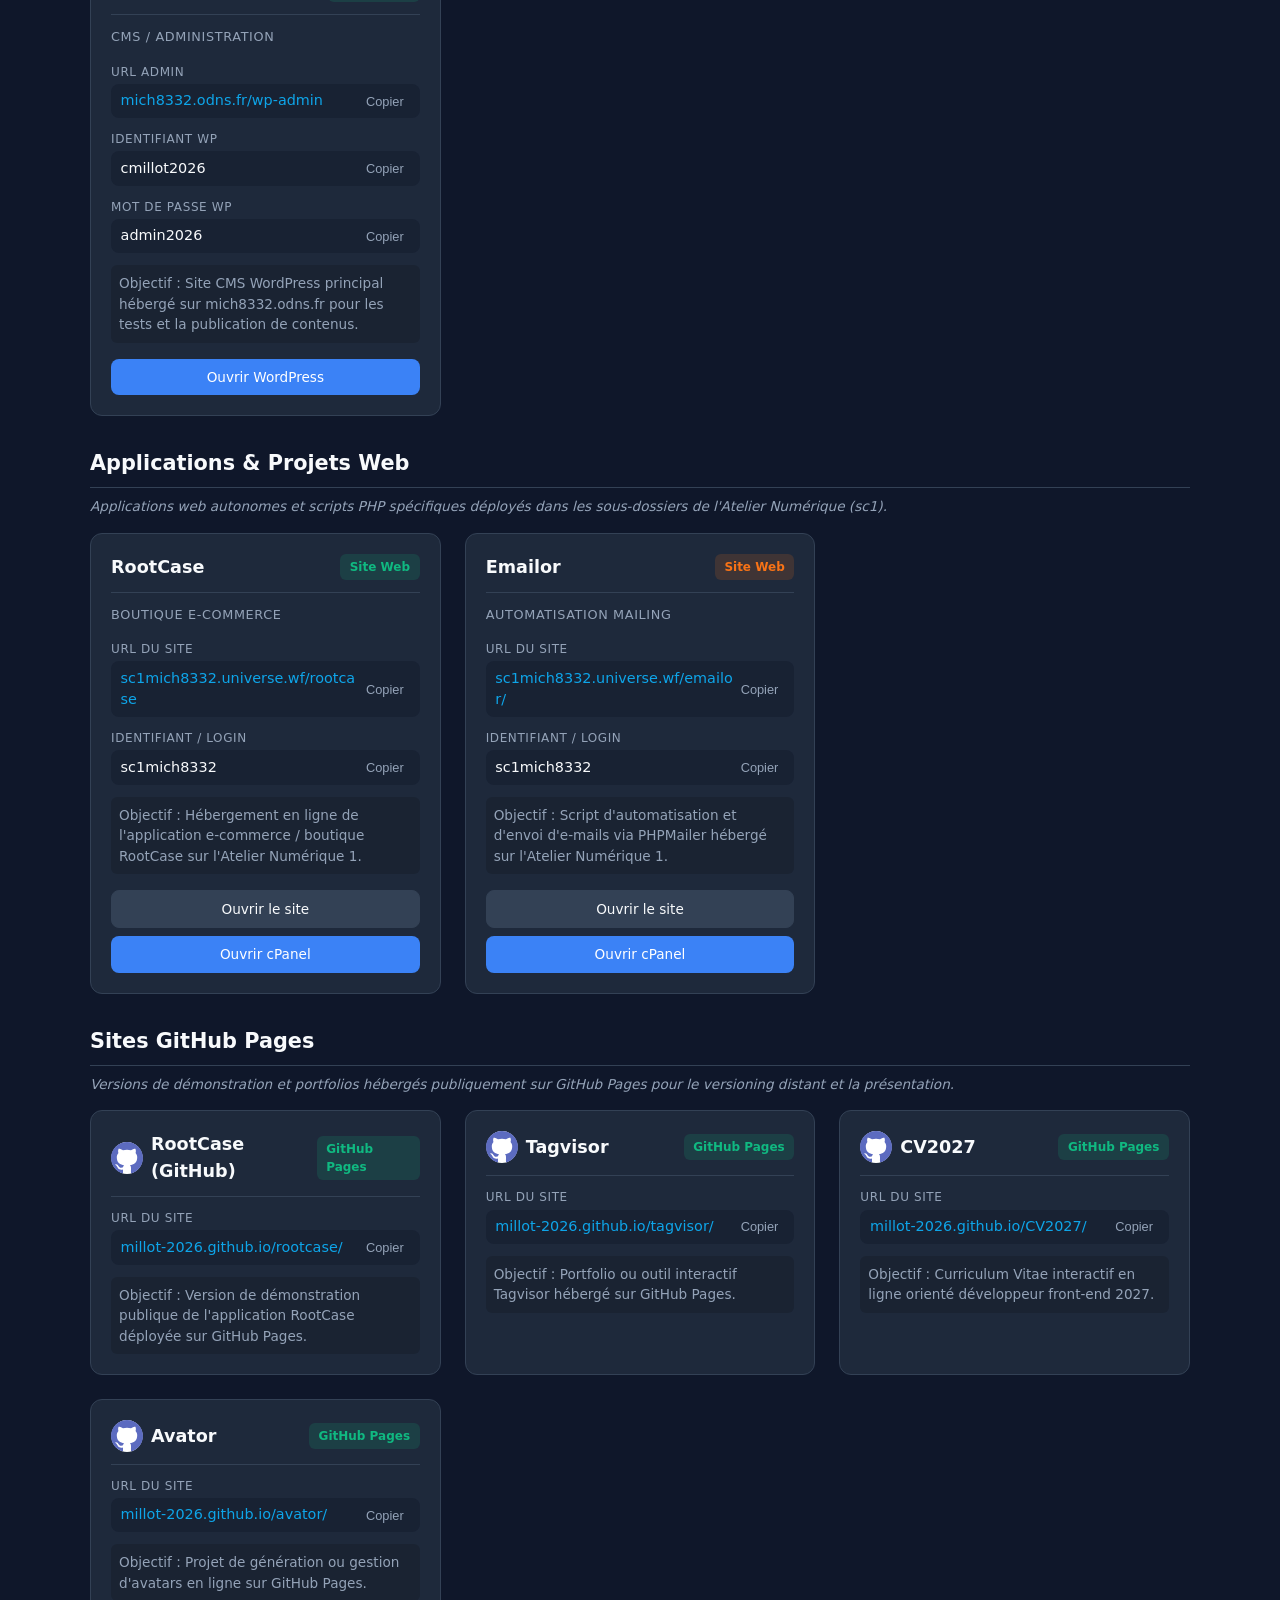
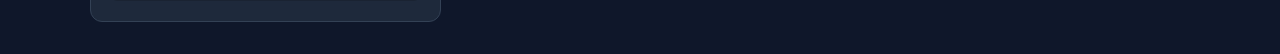
==== commit 72d7586f: "Mise a jour des badges, des URL d acces de l atelier sc1 et du statut des applications dans index.ht" ====
--- a/connector/index.html
+++ b/connector/index.html
@@ -56,9 +56,16 @@
         h2 {
             font-size: 1.3rem;
             color: var(--text-main);
-            margin: 2rem 0 1rem 0;
+            margin: 2rem 0 0.5rem 0;
             padding-bottom: 0.5rem;
             border-bottom: 1px solid var(--border);
+        }
+
+        .section-desc {
+            font-size: 0.85rem;
+            color: var(--text-muted);
+            margin-bottom: 1rem;
+            font-style: italic;
         }
 
         .search-bar {
@@ -149,6 +156,11 @@
         .badge-green {
             background-color: rgba(16, 185, 129, 0.15);
             color: #10b981;
+        }
+
+        .badge-orange {
+            background-color: rgba(249, 115, 22, 0.15);
+            color: #f97316;
         }
 
         .info-group {
@@ -259,6 +271,8 @@
             placeholder="🔍 Rechercher un site, un domaine ou un identifiant..." onkeyup="filterCards()">
 
         <h2>Hébergement & Infrastructure o2switch</h2>
+        <p class="section-desc">Gestion administrative globale de l'offre d'hébergement, facturation et accès aux
+            webmails techniques de l'infrastructure.</p>
         <div class="grid" id="cardsGridO2">
 
             <!-- CARTE : Espace Client o2switch Principal -->
@@ -355,6 +369,8 @@
         </div>
 
         <h2>Mes lunes</h2>
+        <p class="section-desc">Comptes d'hébergement techniques (cPanel pool) dédiés à l'accueil du Journal (Atelier
+            Numérique) et de ses répertoires de test PHP.</p>
         <div class="grid" id="cardsGridLunes">
 
             <!-- CARTE : Compte mich8332 -->
@@ -453,8 +469,10 @@
 
         </div>
 
-        <h2>Applications & Projets Web</h2>
-        <div class="grid" id="cardsGridApps">
+        <h2>WordPress</h2>
+        <p class="section-desc">Accès exclusif au panneau d'administration du CMS WordPress principal et gestion de ses
+            identifiants de publication.</p>
+        <div class="grid" id="cardsGridWp">
 
             <!-- CARTE : WordPress (mich8332.odns.fr) -->
             <div class="card" data-search="wordpress cmillot2026 mich8332 odns fr wp admin">
@@ -463,7 +481,7 @@
                         <span class="card-title">WordPress</span>
                         <span class="badge badge-green">WordPress</span>
                     </div>
-                    <div class="card-subtitle">Gestion WordPress / Accès à l'admin</div>
+                    <div class="card-subtitle">CMS / Administration</div>
 
                     <div class="info-group">
                         <div class="info-label">URL Admin</div>
@@ -501,66 +519,89 @@
                 </div>
             </div>
 
-            <!-- CARTE : Site RootCase (o2switch) -->
-            <div class="card" data-search="rootcase o2switch odns fr mich8332">
-                <div>
-                    <div class="card-header">
-                        <span class="card-title">RootCase (o2switch)</span>
-                        <span class="badge">Site Web</span>
-                    </div>
+        </div>
+
+        <h2>Applications & Projets Web</h2>
+        <p class="section-desc">Applications web autonomes et scripts PHP spécifiques déployés dans les sous-dossiers de
+            l'Atelier Numérique (sc1).</p>
+        <div class="grid" id="cardsGridApps">
+
+            <!-- CARTE : Site RootCase (sc1) -->
+            <div class="card" data-search="rootcase sc1mich8332 universe wf">
+                <div>
+                    <div class="card-header">
+                        <span class="card-title">RootCase</span>
+                        <span class="badge badge-green">Site Web</span>
+                    </div>
+                    <div class="card-subtitle">Boutique e-commerce</div>
 
                     <div class="info-group">
                         <div class="info-label">URL du site</div>
                         <div class="info-row">
-                            <a href="https://mich8332.odns.fr/rootcase" target="_blank">mich8332.odns.fr/rootcase</a>
-                            <button class="btn-copy"
-                                onclick="copyText('https://mich8332.odns.fr/rootcase')">Copier</button>
+                            <a href="https://sc1mich8332.universe.wf/rootcase"
+                                target="_blank">sc1mich8332.universe.wf/rootcase</a>
+                            <button class="btn-copy"
+                                onclick="copyText('https://sc1mich8332.universe.wf/rootcase')">Copier</button>
                         </div>
                     </div>
 
                     <div class="info-group">
                         <div class="info-label">Identifiant / Login</div>
                         <div class="info-row">
-                            <span>mich8332</span>
-                            <button class="btn-copy" onclick="copyText('mich8332')">Copier</button>
-                        </div>
-                    </div>
-
-                    <div class="notes">
-                        Objectif : Hébergement en ligne de l'application e-commerce / boutique RootCase synchronisée
-                        avec le dossier local XAMPP.
+                            <span>sc1mich8332</span>
+                            <button class="btn-copy" onclick="copyText('sc1mich8332')">Copier</button>
+                        </div>
+                    </div>
+
+                    <div class="notes">
+                        Objectif : Hébergement en ligne de l'application e-commerce / boutique RootCase sur l'Atelier
+                        Numérique 1.
                     </div>
                 </div>
 
                 <div class="actions">
+                    <a href="https://sc1mich8332.universe.wf/rootcase" target="_blank"
+                        class="btn-action btn-secondary">Ouvrir le site</a>
                     <a href="https://pool.o2switch.net:2083" target="_blank" class="btn-action">Ouvrir cPanel</a>
                 </div>
             </div>
 
-            <!-- CARTE : Site Emailor (o2switch) -->
-            <div class="card" data-search="emailor phpmailer o2switch mich8332">
+            <!-- CARTE : Site Emailor (sc1) -->
+            <div class="card" data-search="emailor phpmailer sc1mich8332 universe wf">
                 <div>
                     <div class="card-header">
                         <span class="card-title">Emailor</span>
-                        <span class="badge">Script PHP</span>
-                    </div>
+                        <span class="badge badge-orange">Site Web</span>
+                    </div>
+                    <div class="card-subtitle">Automatisation mailing</div>
 
                     <div class="info-group">
                         <div class="info-label">URL du site</div>
                         <div class="info-row">
-                            <a href="https://mich8332.odns.fr/emailor/" target="_blank">mich8332.odns.fr/emailor/</a>
-                            <button class="btn-copy"
-                                onclick="copyText('https://mich8332.odns.fr/emailor/')">Copier</button>
-                        </div>
-                    </div>
-
-                    <div class="notes">
-                        Objectif : Script d'automatisation et d'envoi d'e-mails via PHPMailer avec hébergement des
-                        images statiques.
+                            <a href="https://sc1mich8332.universe.wf/emailor/"
+                                target="_blank">sc1mich8332.universe.wf/emailor/</a>
+                            <button class="btn-copy"
+                                onclick="copyText('https://sc1mich8332.universe.wf/emailor/')">Copier</button>
+                        </div>
+                    </div>
+
+                    <div class="info-group">
+                        <div class="info-label">Identifiant / Login</div>
+                        <div class="info-row">
+                            <span>sc1mich8332</span>
+                            <button class="btn-copy" onclick="copyText('sc1mich8332')">Copier</button>
+                        </div>
+                    </div>
+
+                    <div class="notes">
+                        Objectif : Script d'automatisation et d'envoi d'e-mails via PHPMailer hébergé sur l'Atelier
+                        Numérique 1.
                     </div>
                 </div>
 
                 <div class="actions">
+                    <a href="https://sc1mich8332.universe.wf/emailor/" target="_blank"
+                        class="btn-action btn-secondary">Ouvrir le site</a>
                     <a href="https://pool.o2switch.net:2083" target="_blank" class="btn-action">Ouvrir cPanel</a>
                 </div>
             </div>
@@ -568,6 +609,8 @@
         </div>
 
         <h2>Sites GitHub Pages</h2>
+        <p class="section-desc">Versions de démonstration et portfolios hébergés publiquement sur GitHub Pages pour le
+            versioning distant et la présentation.</p>
         <div class="grid" id="cardsGridGithub">
 
             <!-- CARTE : GitHub - RootCase -->
